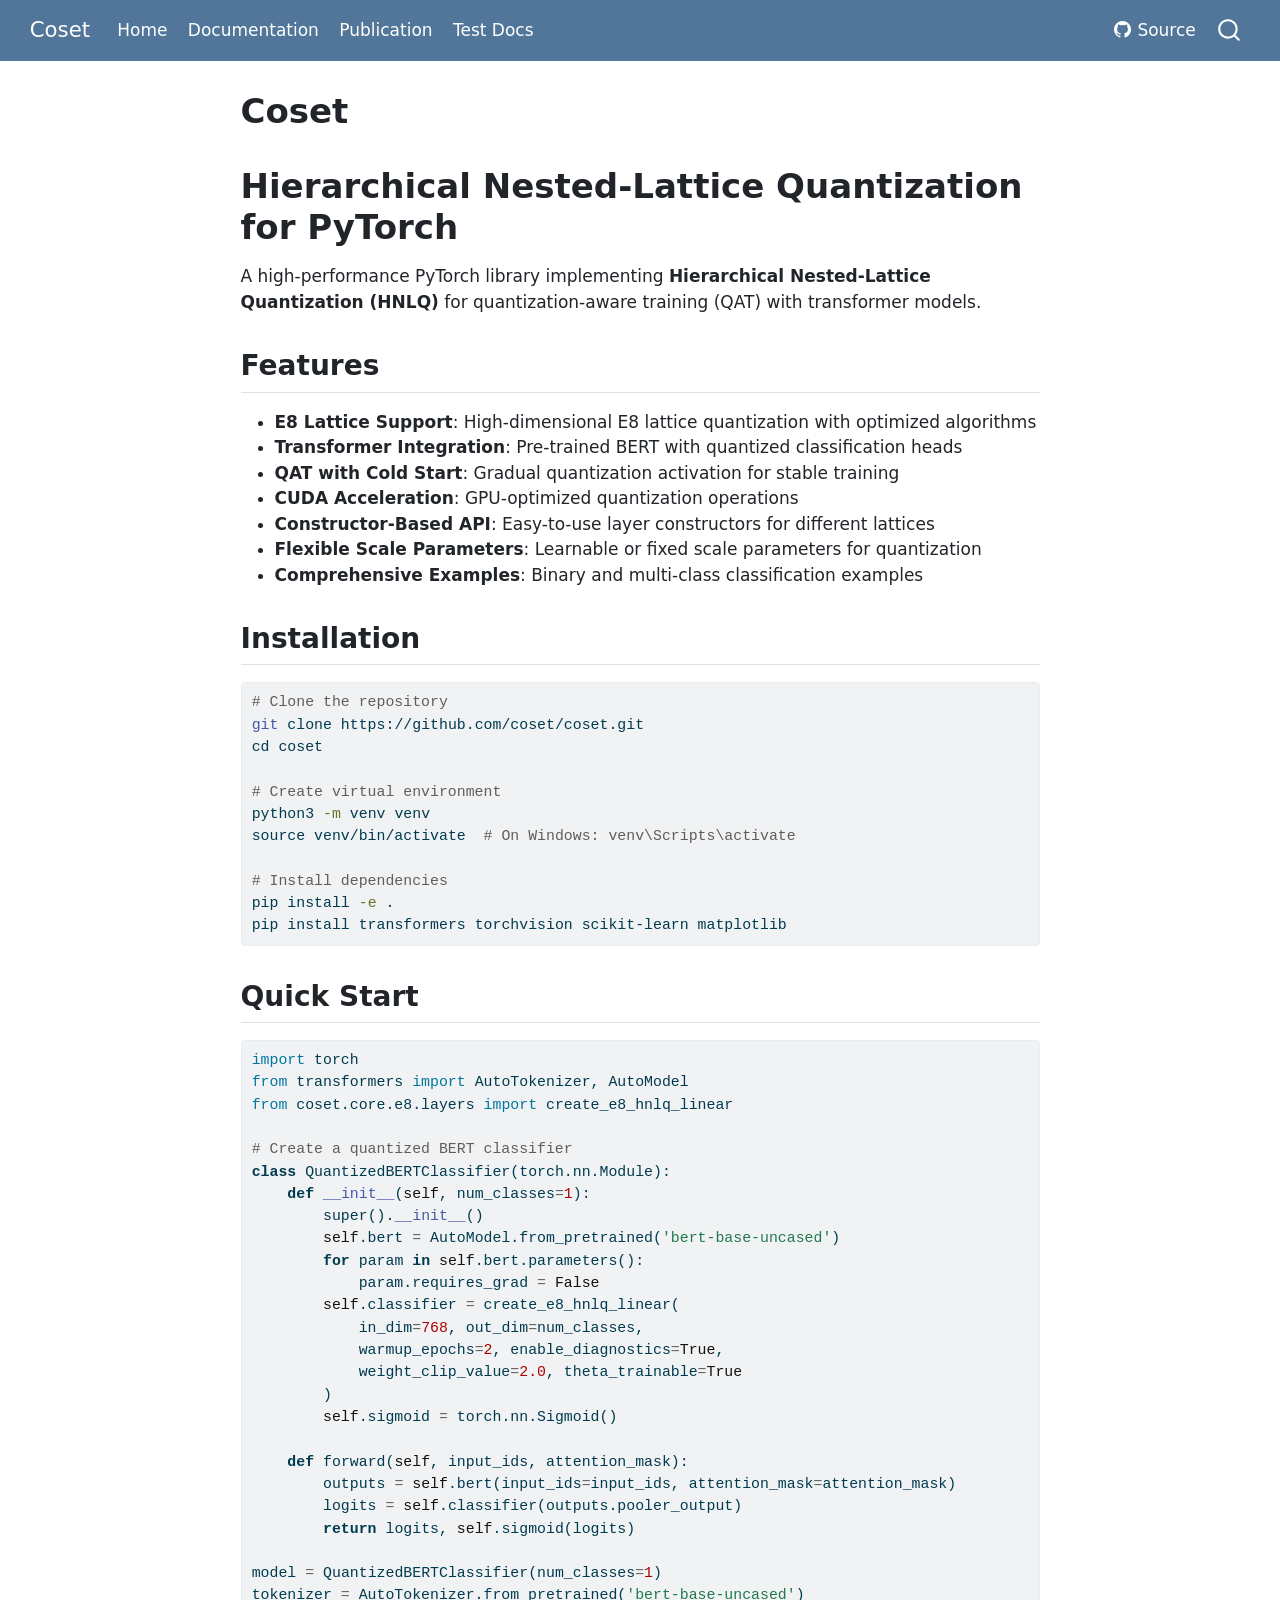
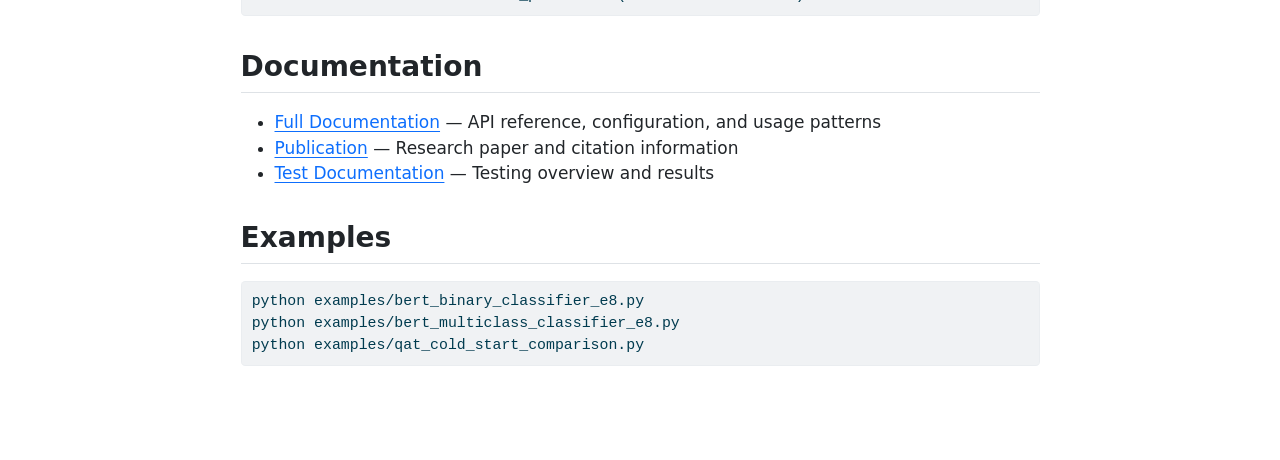
==== docs/index.html @ 51947d41 "Enhance HNLQLinearQAT with improved lattice handling and Delta0 computation - Refactor HNLQLinearQAT" ====
<!DOCTYPE html>
<html xmlns="http://www.w3.org/1999/xhtml" lang="en" xml:lang="en"><head>

<meta charset="utf-8">
<meta name="generator" content="quarto-1.5.55">

<meta name="viewport" content="width=device-width, initial-scale=1.0, user-scalable=yes">


<title>Coset</title>
<style>
code{white-space: pre-wrap;}
span.smallcaps{font-variant: small-caps;}
div.columns{display: flex; gap: min(4vw, 1.5em);}
div.column{flex: auto; overflow-x: auto;}
div.hanging-indent{margin-left: 1.5em; text-indent: -1.5em;}
ul.task-list{list-style: none;}
ul.task-list li input[type="checkbox"] {
  width: 0.8em;
  margin: 0 0.8em 0.2em -1em; /* quarto-specific, see https://github.com/quarto-dev/quarto-cli/issues/4556 */ 
  vertical-align: middle;
}
/* CSS for syntax highlighting */
pre > code.sourceCode { white-space: pre; position: relative; }
pre > code.sourceCode > span { line-height: 1.25; }
pre > code.sourceCode > span:empty { height: 1.2em; }
.sourceCode { overflow: visible; }
code.sourceCode > span { color: inherit; text-decoration: inherit; }
div.sourceCode { margin: 1em 0; }
pre.sourceCode { margin: 0; }
@media screen {
div.sourceCode { overflow: auto; }
}
@media print {
pre > code.sourceCode { white-space: pre-wrap; }
pre > code.sourceCode > span { display: inline-block; text-indent: -5em; padding-left: 5em; }
}
pre.numberSource code
  { counter-reset: source-line 0; }
pre.numberSource code > span
  { position: relative; left: -4em; counter-increment: source-line; }
pre.numberSource code > span > a:first-child::before
  { content: counter(source-line);
    position: relative; left: -1em; text-align: right; vertical-align: baseline;
    border: none; display: inline-block;
    -webkit-touch-callout: none; -webkit-user-select: none;
    -khtml-user-select: none; -moz-user-select: none;
    -ms-user-select: none; user-select: none;
    padding: 0 4px; width: 4em;
  }
pre.numberSource { margin-left: 3em;  padding-left: 4px; }
div.sourceCode
  {   }
@media screen {
pre > code.sourceCode > span > a:first-child::before { text-decoration: underline; }
}
</style>


<script src="site_libs/quarto-nav/quarto-nav.js"></script>
<script src="site_libs/quarto-nav/headroom.min.js"></script>
<script src="site_libs/clipboard/clipboard.min.js"></script>
<script src="site_libs/quarto-search/autocomplete.umd.js"></script>
<script src="site_libs/quarto-search/fuse.min.js"></script>
<script src="site_libs/quarto-search/quarto-search.js"></script>
<meta name="quarto:offset" content="./">
<script src="site_libs/quarto-html/quarto.js"></script>
<script src="site_libs/quarto-html/popper.min.js"></script>
<script src="site_libs/quarto-html/tippy.umd.min.js"></script>
<script src="site_libs/quarto-html/anchor.min.js"></script>
<link href="site_libs/quarto-html/tippy.css" rel="stylesheet">
<link href="site_libs/quarto-html/quarto-syntax-highlighting.css" rel="stylesheet" id="quarto-text-highlighting-styles">
<script src="site_libs/bootstrap/bootstrap.min.js"></script>
<link href="site_libs/bootstrap/bootstrap-icons.css" rel="stylesheet">
<link href="site_libs/bootstrap/bootstrap.min.css" rel="stylesheet" id="quarto-bootstrap" data-mode="light">
<script id="quarto-search-options" type="application/json">{
  "location": "navbar",
  "copy-button": false,
  "collapse-after": 3,
  "panel-placement": "end",
  "type": "overlay",
  "limit": 50,
  "keyboard-shortcut": [
    "f",
    "/",
    "s"
  ],
  "show-item-context": false,
  "language": {
    "search-no-results-text": "No results",
    "search-matching-documents-text": "matching documents",
    "search-copy-link-title": "Copy link to search",
    "search-hide-matches-text": "Hide additional matches",
    "search-more-match-text": "more match in this document",
    "search-more-matches-text": "more matches in this document",
    "search-clear-button-title": "Clear",
    "search-text-placeholder": "",
    "search-detached-cancel-button-title": "Cancel",
    "search-submit-button-title": "Submit",
    "search-label": "Search"
  }
}</script>


</head>

<body class="nav-fixed fullcontent">

<div id="quarto-search-results"></div>
  <header id="quarto-header" class="headroom fixed-top">
    <nav class="navbar navbar-expand-lg " data-bs-theme="dark">
      <div class="navbar-container container-fluid">
      <div class="navbar-brand-container mx-auto">
    <a class="navbar-brand" href="./index.html">
    <span class="navbar-title">Coset</span>
    </a>
  </div>
            <div id="quarto-search" class="" title="Search"></div>
          <button class="navbar-toggler" type="button" data-bs-toggle="collapse" data-bs-target="#navbarCollapse" aria-controls="navbarCollapse" role="menu" aria-expanded="false" aria-label="Toggle navigation" onclick="if (window.quartoToggleHeadroom) { window.quartoToggleHeadroom(); }">
  <span class="navbar-toggler-icon"></span>
</button>
          <div class="collapse navbar-collapse" id="navbarCollapse">
            <ul class="navbar-nav navbar-nav-scroll me-auto">
  <li class="nav-item">
    <a class="nav-link active" href="./index.html" aria-current="page"> 
<span class="menu-text">Home</span></a>
  </li>  
  <li class="nav-item">
    <a class="nav-link" href="./project.html"> 
<span class="menu-text">Documentation</span></a>
  </li>  
  <li class="nav-item">
    <a class="nav-link" href="./paper.html"> 
<span class="menu-text">Publication</span></a>
  </li>  
  <li class="nav-item">
    <a class="nav-link" href="./test-summaries/README.html"> 
<span class="menu-text">Test Docs</span></a>
  </li>  
</ul>
            <ul class="navbar-nav navbar-nav-scroll ms-auto">
  <li class="nav-item">
    <a class="nav-link" href="https://github.com/coset/coset"> <i class="bi bi-github" role="img">
</i> 
<span class="menu-text">Source</span></a>
  </li>  
</ul>
          </div> <!-- /navcollapse -->
            <div class="quarto-navbar-tools">
</div>
      </div> <!-- /container-fluid -->
    </nav>
</header>
<!-- content -->
<div id="quarto-content" class="quarto-container page-columns page-rows-contents page-layout-article page-navbar">
<!-- sidebar -->
<!-- margin-sidebar -->
    
<!-- main -->
<main class="content" id="quarto-document-content">

<header id="title-block-header" class="quarto-title-block default">
<div class="quarto-title">
<h1 class="title">Coset</h1>
</div>



<div class="quarto-title-meta">

    
  
    
  </div>
  


</header>


<section id="hierarchical-nested-lattice-quantization-for-pytorch" class="level1">
<h1>Hierarchical Nested-Lattice Quantization for PyTorch</h1>
<p>A high-performance PyTorch library implementing <strong>Hierarchical Nested-Lattice Quantization (HNLQ)</strong> for quantization-aware training (QAT) with transformer models.</p>
<section id="features" class="level2">
<h2 class="anchored" data-anchor-id="features">Features</h2>
<ul>
<li><strong>E8 Lattice Support</strong>: High-dimensional E8 lattice quantization with optimized algorithms</li>
<li><strong>Transformer Integration</strong>: Pre-trained BERT with quantized classification heads</li>
<li><strong>QAT with Cold Start</strong>: Gradual quantization activation for stable training</li>
<li><strong>CUDA Acceleration</strong>: GPU-optimized quantization operations</li>
<li><strong>Constructor-Based API</strong>: Easy-to-use layer constructors for different lattices</li>
<li><strong>Flexible Scale Parameters</strong>: Learnable or fixed scale parameters for quantization</li>
<li><strong>Comprehensive Examples</strong>: Binary and multi-class classification examples</li>
</ul>
</section>
<section id="installation" class="level2">
<h2 class="anchored" data-anchor-id="installation">Installation</h2>
<div class="sourceCode" id="cb1"><pre class="sourceCode bash code-with-copy"><code class="sourceCode bash"><span id="cb1-1"><a href="#cb1-1" aria-hidden="true" tabindex="-1"></a><span class="co"># Clone the repository</span></span>
<span id="cb1-2"><a href="#cb1-2" aria-hidden="true" tabindex="-1"></a><span class="fu">git</span> clone https://github.com/coset/coset.git</span>
<span id="cb1-3"><a href="#cb1-3" aria-hidden="true" tabindex="-1"></a><span class="bu">cd</span> coset</span>
<span id="cb1-4"><a href="#cb1-4" aria-hidden="true" tabindex="-1"></a></span>
<span id="cb1-5"><a href="#cb1-5" aria-hidden="true" tabindex="-1"></a><span class="co"># Create virtual environment</span></span>
<span id="cb1-6"><a href="#cb1-6" aria-hidden="true" tabindex="-1"></a><span class="ex">python3</span> <span class="at">-m</span> venv venv</span>
<span id="cb1-7"><a href="#cb1-7" aria-hidden="true" tabindex="-1"></a><span class="bu">source</span> venv/bin/activate  <span class="co"># On Windows: venv\Scripts\activate</span></span>
<span id="cb1-8"><a href="#cb1-8" aria-hidden="true" tabindex="-1"></a></span>
<span id="cb1-9"><a href="#cb1-9" aria-hidden="true" tabindex="-1"></a><span class="co"># Install dependencies</span></span>
<span id="cb1-10"><a href="#cb1-10" aria-hidden="true" tabindex="-1"></a><span class="ex">pip</span> install <span class="at">-e</span> .</span>
<span id="cb1-11"><a href="#cb1-11" aria-hidden="true" tabindex="-1"></a><span class="ex">pip</span> install transformers torchvision scikit-learn matplotlib</span></code><button title="Copy to Clipboard" class="code-copy-button"><i class="bi"></i></button></pre></div>
</section>
<section id="quick-start" class="level2">
<h2 class="anchored" data-anchor-id="quick-start">Quick Start</h2>
<div class="sourceCode" id="cb2"><pre class="sourceCode python code-with-copy"><code class="sourceCode python"><span id="cb2-1"><a href="#cb2-1" aria-hidden="true" tabindex="-1"></a><span class="im">import</span> torch</span>
<span id="cb2-2"><a href="#cb2-2" aria-hidden="true" tabindex="-1"></a><span class="im">from</span> transformers <span class="im">import</span> AutoTokenizer, AutoModel</span>
<span id="cb2-3"><a href="#cb2-3" aria-hidden="true" tabindex="-1"></a><span class="im">from</span> coset.core.e8.layers <span class="im">import</span> create_e8_hnlq_linear</span>
<span id="cb2-4"><a href="#cb2-4" aria-hidden="true" tabindex="-1"></a></span>
<span id="cb2-5"><a href="#cb2-5" aria-hidden="true" tabindex="-1"></a><span class="co"># Create a quantized BERT classifier</span></span>
<span id="cb2-6"><a href="#cb2-6" aria-hidden="true" tabindex="-1"></a><span class="kw">class</span> QuantizedBERTClassifier(torch.nn.Module):</span>
<span id="cb2-7"><a href="#cb2-7" aria-hidden="true" tabindex="-1"></a>    <span class="kw">def</span> <span class="fu">__init__</span>(<span class="va">self</span>, num_classes<span class="op">=</span><span class="dv">1</span>):</span>
<span id="cb2-8"><a href="#cb2-8" aria-hidden="true" tabindex="-1"></a>        <span class="bu">super</span>().<span class="fu">__init__</span>()</span>
<span id="cb2-9"><a href="#cb2-9" aria-hidden="true" tabindex="-1"></a>        <span class="va">self</span>.bert <span class="op">=</span> AutoModel.from_pretrained(<span class="st">'bert-base-uncased'</span>)</span>
<span id="cb2-10"><a href="#cb2-10" aria-hidden="true" tabindex="-1"></a>        <span class="cf">for</span> param <span class="kw">in</span> <span class="va">self</span>.bert.parameters():</span>
<span id="cb2-11"><a href="#cb2-11" aria-hidden="true" tabindex="-1"></a>            param.requires_grad <span class="op">=</span> <span class="va">False</span></span>
<span id="cb2-12"><a href="#cb2-12" aria-hidden="true" tabindex="-1"></a>        <span class="va">self</span>.classifier <span class="op">=</span> create_e8_hnlq_linear(</span>
<span id="cb2-13"><a href="#cb2-13" aria-hidden="true" tabindex="-1"></a>            in_dim<span class="op">=</span><span class="dv">768</span>, out_dim<span class="op">=</span>num_classes,</span>
<span id="cb2-14"><a href="#cb2-14" aria-hidden="true" tabindex="-1"></a>            warmup_epochs<span class="op">=</span><span class="dv">2</span>, enable_diagnostics<span class="op">=</span><span class="va">True</span>,</span>
<span id="cb2-15"><a href="#cb2-15" aria-hidden="true" tabindex="-1"></a>            weight_clip_value<span class="op">=</span><span class="fl">2.0</span>, theta_trainable<span class="op">=</span><span class="va">True</span></span>
<span id="cb2-16"><a href="#cb2-16" aria-hidden="true" tabindex="-1"></a>        )</span>
<span id="cb2-17"><a href="#cb2-17" aria-hidden="true" tabindex="-1"></a>        <span class="va">self</span>.sigmoid <span class="op">=</span> torch.nn.Sigmoid()</span>
<span id="cb2-18"><a href="#cb2-18" aria-hidden="true" tabindex="-1"></a>    </span>
<span id="cb2-19"><a href="#cb2-19" aria-hidden="true" tabindex="-1"></a>    <span class="kw">def</span> forward(<span class="va">self</span>, input_ids, attention_mask):</span>
<span id="cb2-20"><a href="#cb2-20" aria-hidden="true" tabindex="-1"></a>        outputs <span class="op">=</span> <span class="va">self</span>.bert(input_ids<span class="op">=</span>input_ids, attention_mask<span class="op">=</span>attention_mask)</span>
<span id="cb2-21"><a href="#cb2-21" aria-hidden="true" tabindex="-1"></a>        logits <span class="op">=</span> <span class="va">self</span>.classifier(outputs.pooler_output)</span>
<span id="cb2-22"><a href="#cb2-22" aria-hidden="true" tabindex="-1"></a>        <span class="cf">return</span> logits, <span class="va">self</span>.sigmoid(logits)</span>
<span id="cb2-23"><a href="#cb2-23" aria-hidden="true" tabindex="-1"></a></span>
<span id="cb2-24"><a href="#cb2-24" aria-hidden="true" tabindex="-1"></a>model <span class="op">=</span> QuantizedBERTClassifier(num_classes<span class="op">=</span><span class="dv">1</span>)</span>
<span id="cb2-25"><a href="#cb2-25" aria-hidden="true" tabindex="-1"></a>tokenizer <span class="op">=</span> AutoTokenizer.from_pretrained(<span class="st">'bert-base-uncased'</span>)</span></code><button title="Copy to Clipboard" class="code-copy-button"><i class="bi"></i></button></pre></div>
</section>
<section id="documentation" class="level2">
<h2 class="anchored" data-anchor-id="documentation">Documentation</h2>
<ul>
<li><a href="./project.html">Full Documentation</a> — API reference, configuration, and usage patterns</li>
<li><a href="./paper.html">Publication</a> — Research paper and citation information</li>
<li><a href="test-summaries/README.html">Test Documentation</a> — Testing overview and results</li>
</ul>
</section>
<section id="examples" class="level2">
<h2 class="anchored" data-anchor-id="examples">Examples</h2>
<div class="sourceCode" id="cb3"><pre class="sourceCode bash code-with-copy"><code class="sourceCode bash"><span id="cb3-1"><a href="#cb3-1" aria-hidden="true" tabindex="-1"></a><span class="ex">python</span> examples/bert_binary_classifier_e8.py</span>
<span id="cb3-2"><a href="#cb3-2" aria-hidden="true" tabindex="-1"></a><span class="ex">python</span> examples/bert_multiclass_classifier_e8.py</span>
<span id="cb3-3"><a href="#cb3-3" aria-hidden="true" tabindex="-1"></a><span class="ex">python</span> examples/qat_cold_start_comparison.py</span></code><button title="Copy to Clipboard" class="code-copy-button"><i class="bi"></i></button></pre></div>


</section>
</section>

</main> <!-- /main -->
<script id="quarto-html-after-body" type="application/javascript">
window.document.addEventListener("DOMContentLoaded", function (event) {
  const toggleBodyColorMode = (bsSheetEl) => {
    const mode = bsSheetEl.getAttribute("data-mode");
    const bodyEl = window.document.querySelector("body");
    if (mode === "dark") {
      bodyEl.classList.add("quarto-dark");
      bodyEl.classList.remove("quarto-light");
    } else {
      bodyEl.classList.add("quarto-light");
      bodyEl.classList.remove("quarto-dark");
    }
  }
  const toggleBodyColorPrimary = () => {
    const bsSheetEl = window.document.querySelector("link#quarto-bootstrap");
    if (bsSheetEl) {
      toggleBodyColorMode(bsSheetEl);
    }
  }
  toggleBodyColorPrimary();  
  const icon = "";
  const anchorJS = new window.AnchorJS();
  anchorJS.options = {
    placement: 'right',
    icon: icon
  };
  anchorJS.add('.anchored');
  const isCodeAnnotation = (el) => {
    for (const clz of el.classList) {
      if (clz.startsWith('code-annotation-')) {                     
        return true;
      }
    }
    return false;
  }
  const onCopySuccess = function(e) {
    // button target
    const button = e.trigger;
    // don't keep focus
    button.blur();
    // flash "checked"
    button.classList.add('code-copy-button-checked');
    var currentTitle = button.getAttribute("title");
    button.setAttribute("title", "Copied!");
    let tooltip;
    if (window.bootstrap) {
      button.setAttribute("data-bs-toggle", "tooltip");
      button.setAttribute("data-bs-placement", "left");
      button.setAttribute("data-bs-title", "Copied!");
      tooltip = new bootstrap.Tooltip(button, 
        { trigger: "manual", 
          customClass: "code-copy-button-tooltip",
          offset: [0, -8]});
      tooltip.show();    
    }
    setTimeout(function() {
      if (tooltip) {
        tooltip.hide();
        button.removeAttribute("data-bs-title");
        button.removeAttribute("data-bs-toggle");
        button.removeAttribute("data-bs-placement");
      }
      button.setAttribute("title", currentTitle);
      button.classList.remove('code-copy-button-checked');
    }, 1000);
    // clear code selection
    e.clearSelection();
  }
  const getTextToCopy = function(trigger) {
      const codeEl = trigger.previousElementSibling.cloneNode(true);
      for (const childEl of codeEl.children) {
        if (isCodeAnnotation(childEl)) {
          childEl.remove();
        }
      }
      return codeEl.innerText;
  }
  const clipboard = new window.ClipboardJS('.code-copy-button:not([data-in-quarto-modal])', {
    text: getTextToCopy
  });
  clipboard.on('success', onCopySuccess);
  if (window.document.getElementById('quarto-embedded-source-code-modal')) {
    // For code content inside modals, clipBoardJS needs to be initialized with a container option
    // TODO: Check when it could be a function (https://github.com/zenorocha/clipboard.js/issues/860)
    const clipboardModal = new window.ClipboardJS('.code-copy-button[data-in-quarto-modal]', {
      text: getTextToCopy,
      container: window.document.getElementById('quarto-embedded-source-code-modal')
    });
    clipboardModal.on('success', onCopySuccess);
  }
    var localhostRegex = new RegExp(/^(?:http|https):\/\/localhost\:?[0-9]*\//);
    var mailtoRegex = new RegExp(/^mailto:/);
      var filterRegex = new RegExp("https:\/\/mlsquare\.github\.io\/coset\/");
    var isInternal = (href) => {
        return filterRegex.test(href) || localhostRegex.test(href) || mailtoRegex.test(href);
    }
    // Inspect non-navigation links and adorn them if external
 	var links = window.document.querySelectorAll('a[href]:not(.nav-link):not(.navbar-brand):not(.toc-action):not(.sidebar-link):not(.sidebar-item-toggle):not(.pagination-link):not(.no-external):not([aria-hidden]):not(.dropdown-item):not(.quarto-navigation-tool):not(.about-link)');
    for (var i=0; i<links.length; i++) {
      const link = links[i];
      if (!isInternal(link.href)) {
        // undo the damage that might have been done by quarto-nav.js in the case of
        // links that we want to consider external
        if (link.dataset.originalHref !== undefined) {
          link.href = link.dataset.originalHref;
        }
      }
    }
  function tippyHover(el, contentFn, onTriggerFn, onUntriggerFn) {
    const config = {
      allowHTML: true,
      maxWidth: 500,
      delay: 100,
      arrow: false,
      appendTo: function(el) {
          return el.parentElement;
      },
      interactive: true,
      interactiveBorder: 10,
      theme: 'quarto',
      placement: 'bottom-start',
    };
    if (contentFn) {
      config.content = contentFn;
    }
    if (onTriggerFn) {
      config.onTrigger = onTriggerFn;
    }
    if (onUntriggerFn) {
      config.onUntrigger = onUntriggerFn;
    }
    window.tippy(el, config); 
  }
  const noterefs = window.document.querySelectorAll('a[role="doc-noteref"]');
  for (var i=0; i<noterefs.length; i++) {
    const ref = noterefs[i];
    tippyHover(ref, function() {
      // use id or data attribute instead here
      let href = ref.getAttribute('data-footnote-href') || ref.getAttribute('href');
      try { href = new URL(href).hash; } catch {}
      const id = href.replace(/^#\/?/, "");
      const note = window.document.getElementById(id);
      if (note) {
        return note.innerHTML;
      } else {
        return "";
      }
    });
  }
  const xrefs = window.document.querySelectorAll('a.quarto-xref');
  const processXRef = (id, note) => {
    // Strip column container classes
    const stripColumnClz = (el) => {
      el.classList.remove("page-full", "page-columns");
      if (el.children) {
        for (const child of el.children) {
          stripColumnClz(child);
        }
      }
    }
    stripColumnClz(note)
    if (id === null || id.startsWith('sec-')) {
      // Special case sections, only their first couple elements
      const container = document.createElement("div");
      if (note.children && note.children.length > 2) {
        container.appendChild(note.children[0].cloneNode(true));
        for (let i = 1; i < note.children.length; i++) {
          const child = note.children[i];
          if (child.tagName === "P" && child.innerText === "") {
            continue;
          } else {
            container.appendChild(child.cloneNode(true));
            break;
          }
        }
        if (window.Quarto?.typesetMath) {
          window.Quarto.typesetMath(container);
        }
        return container.innerHTML
      } else {
        if (window.Quarto?.typesetMath) {
          window.Quarto.typesetMath(note);
        }
        return note.innerHTML;
      }
    } else {
      // Remove any anchor links if they are present
      const anchorLink = note.querySelector('a.anchorjs-link');
      if (anchorLink) {
        anchorLink.remove();
      }
      if (window.Quarto?.typesetMath) {
        window.Quarto.typesetMath(note);
      }
      // TODO in 1.5, we should make sure this works without a callout special case
      if (note.classList.contains("callout")) {
        return note.outerHTML;
      } else {
        return note.innerHTML;
      }
    }
  }
  for (var i=0; i<xrefs.length; i++) {
    const xref = xrefs[i];
    tippyHover(xref, undefined, function(instance) {
      instance.disable();
      let url = xref.getAttribute('href');
      let hash = undefined; 
      if (url.startsWith('#')) {
        hash = url;
      } else {
        try { hash = new URL(url).hash; } catch {}
      }
      if (hash) {
        const id = hash.replace(/^#\/?/, "");
        const note = window.document.getElementById(id);
        if (note !== null) {
          try {
            const html = processXRef(id, note.cloneNode(true));
            instance.setContent(html);
          } finally {
            instance.enable();
            instance.show();
          }
        } else {
          // See if we can fetch this
          fetch(url.split('#')[0])
          .then(res => res.text())
          .then(html => {
            const parser = new DOMParser();
            const htmlDoc = parser.parseFromString(html, "text/html");
            const note = htmlDoc.getElementById(id);
            if (note !== null) {
              const html = processXRef(id, note);
              instance.setContent(html);
            } 
          }).finally(() => {
            instance.enable();
            instance.show();
          });
        }
      } else {
        // See if we can fetch a full url (with no hash to target)
        // This is a special case and we should probably do some content thinning / targeting
        fetch(url)
        .then(res => res.text())
        .then(html => {
          const parser = new DOMParser();
          const htmlDoc = parser.parseFromString(html, "text/html");
          const note = htmlDoc.querySelector('main.content');
          if (note !== null) {
            // This should only happen for chapter cross references
            // (since there is no id in the URL)
            // remove the first header
            if (note.children.length > 0 && note.children[0].tagName === "HEADER") {
              note.children[0].remove();
            }
            const html = processXRef(null, note);
            instance.setContent(html);
          } 
        }).finally(() => {
          instance.enable();
          instance.show();
        });
      }
    }, function(instance) {
    });
  }
      let selectedAnnoteEl;
      const selectorForAnnotation = ( cell, annotation) => {
        let cellAttr = 'data-code-cell="' + cell + '"';
        let lineAttr = 'data-code-annotation="' +  annotation + '"';
        const selector = 'span[' + cellAttr + '][' + lineAttr + ']';
        return selector;
      }
      const selectCodeLines = (annoteEl) => {
        const doc = window.document;
        const targetCell = annoteEl.getAttribute("data-target-cell");
        const targetAnnotation = annoteEl.getAttribute("data-target-annotation");
        const annoteSpan = window.document.querySelector(selectorForAnnotation(targetCell, targetAnnotation));
        const lines = annoteSpan.getAttribute("data-code-lines").split(",");
        const lineIds = lines.map((line) => {
          return targetCell + "-" + line;
        })
        let top = null;
        let height = null;
        let parent = null;
        if (lineIds.length > 0) {
            //compute the position of the single el (top and bottom and make a div)
            const el = window.document.getElementById(lineIds[0]);
            top = el.offsetTop;
            height = el.offsetHeight;
            parent = el.parentElement.parentElement;
          if (lineIds.length > 1) {
            const lastEl = window.document.getElementById(lineIds[lineIds.length - 1]);
            const bottom = lastEl.offsetTop + lastEl.offsetHeight;
            height = bottom - top;
          }
          if (top !== null && height !== null && parent !== null) {
            // cook up a div (if necessary) and position it 
            let div = window.document.getElementById("code-annotation-line-highlight");
            if (div === null) {
              div = window.document.createElement("div");
              div.setAttribute("id", "code-annotation-line-highlight");
              div.style.position = 'absolute';
              parent.appendChild(div);
            }
            div.style.top = top - 2 + "px";
            div.style.height = height + 4 + "px";
            div.style.left = 0;
            let gutterDiv = window.document.getElementById("code-annotation-line-highlight-gutter");
            if (gutterDiv === null) {
              gutterDiv = window.document.createElement("div");
              gutterDiv.setAttribute("id", "code-annotation-line-highlight-gutter");
              gutterDiv.style.position = 'absolute';
              const codeCell = window.document.getElementById(targetCell);
              const gutter = codeCell.querySelector('.code-annotation-gutter');
              gutter.appendChild(gutterDiv);
            }
            gutterDiv.style.top = top - 2 + "px";
            gutterDiv.style.height = height + 4 + "px";
          }
          selectedAnnoteEl = annoteEl;
        }
      };
      const unselectCodeLines = () => {
        const elementsIds = ["code-annotation-line-highlight", "code-annotation-line-highlight-gutter"];
        elementsIds.forEach((elId) => {
          const div = window.document.getElementById(elId);
          if (div) {
            div.remove();
          }
        });
        selectedAnnoteEl = undefined;
      };
        // Handle positioning of the toggle
    window.addEventListener(
      "resize",
      throttle(() => {
        elRect = undefined;
        if (selectedAnnoteEl) {
          selectCodeLines(selectedAnnoteEl);
        }
      }, 10)
    );
    function throttle(fn, ms) {
    let throttle = false;
    let timer;
      return (...args) => {
        if(!throttle) { // first call gets through
            fn.apply(this, args);
            throttle = true;
        } else { // all the others get throttled
            if(timer) clearTimeout(timer); // cancel #2
            timer = setTimeout(() => {
              fn.apply(this, args);
              timer = throttle = false;
            }, ms);
        }
      };
    }
      // Attach click handler to the DT
      const annoteDls = window.document.querySelectorAll('dt[data-target-cell]');
      for (const annoteDlNode of annoteDls) {
        annoteDlNode.addEventListener('click', (event) => {
          const clickedEl = event.target;
          if (clickedEl !== selectedAnnoteEl) {
            unselectCodeLines();
            const activeEl = window.document.querySelector('dt[data-target-cell].code-annotation-active');
            if (activeEl) {
              activeEl.classList.remove('code-annotation-active');
            }
            selectCodeLines(clickedEl);
            clickedEl.classList.add('code-annotation-active');
          } else {
            // Unselect the line
            unselectCodeLines();
            clickedEl.classList.remove('code-annotation-active');
          }
        });
      }
  const findCites = (el) => {
    const parentEl = el.parentElement;
    if (parentEl) {
      const cites = parentEl.dataset.cites;
      if (cites) {
        return {
          el,
          cites: cites.split(' ')
        };
      } else {
        return findCites(el.parentElement)
      }
    } else {
      return undefined;
    }
  };
  var bibliorefs = window.document.querySelectorAll('a[role="doc-biblioref"]');
  for (var i=0; i<bibliorefs.length; i++) {
    const ref = bibliorefs[i];
    const citeInfo = findCites(ref);
    if (citeInfo) {
      tippyHover(citeInfo.el, function() {
        var popup = window.document.createElement('div');
        citeInfo.cites.forEach(function(cite) {
          var citeDiv = window.document.createElement('div');
          citeDiv.classList.add('hanging-indent');
          citeDiv.classList.add('csl-entry');
          var biblioDiv = window.document.getElementById('ref-' + cite);
          if (biblioDiv) {
            citeDiv.innerHTML = biblioDiv.innerHTML;
          }
          popup.appendChild(citeDiv);
        });
        return popup.innerHTML;
      });
    }
  }
});
</script>
</div> <!-- /content -->




</body></html>
---- docs/site_libs/quarto-html/tippy.css ----
.tippy-box[data-animation=fade][data-state=hidden]{opacity:0}[data-tippy-root]{max-width:calc(100vw - 10px)}.tippy-box{position:relative;background-color:#333;color:#fff;border-radius:4px;font-size:14px;line-height:1.4;white-space:normal;outline:0;transition-property:transform,visibility,opacity}.tippy-box[data-placement^=top]>.tippy-arrow{bottom:0}.tippy-box[data-placement^=top]>.tippy-arrow:before{bottom:-7px;left:0;border-width:8px 8px 0;border-top-color:initial;transform-origin:center top}.tippy-box[data-placement^=bottom]>.tippy-arrow{top:0}.tippy-box[data-placement^=bottom]>.tippy-arrow:before{top:-7px;left:0;border-width:0 8px 8px;border-bottom-color:initial;transform-origin:center bottom}.tippy-box[data-placement^=left]>.tippy-arrow{right:0}.tippy-box[data-placement^=left]>.tippy-arrow:before{border-width:8px 0 8px 8px;border-left-color:initial;right:-7px;transform-origin:center left}.tippy-box[data-placement^=right]>.tippy-arrow{left:0}.tippy-box[data-placement^=right]>.tippy-arrow:before{left:-7px;border-width:8px 8px 8px 0;border-right-color:initial;transform-origin:center right}.tippy-box[data-inertia][data-state=visible]{transition-timing-function:cubic-bezier(.54,1.5,.38,1.11)}.tippy-arrow{width:16px;height:16px;color:#333}.tippy-arrow:before{content:"";position:absolute;border-color:transparent;border-style:solid}.tippy-content{position:relative;padding:5px 9px;z-index:1}
---- docs/site_libs/quarto-html/quarto-syntax-highlighting.css ----
/* quarto syntax highlight colors */
:root {
  --quarto-hl-ot-color: #003B4F;
  --quarto-hl-at-color: #657422;
  --quarto-hl-ss-color: #20794D;
  --quarto-hl-an-color: #5E5E5E;
  --quarto-hl-fu-color: #4758AB;
  --quarto-hl-st-color: #20794D;
  --quarto-hl-cf-color: #003B4F;
  --quarto-hl-op-color: #5E5E5E;
  --quarto-hl-er-color: #AD0000;
  --quarto-hl-bn-color: #AD0000;
  --quarto-hl-al-color: #AD0000;
  --quarto-hl-va-color: #111111;
  --quarto-hl-bu-color: inherit;
  --quarto-hl-ex-color: inherit;
  --quarto-hl-pp-color: #AD0000;
  --quarto-hl-in-color: #5E5E5E;
  --quarto-hl-vs-color: #20794D;
  --quarto-hl-wa-color: #5E5E5E;
  --quarto-hl-do-color: #5E5E5E;
  --quarto-hl-im-color: #00769E;
  --quarto-hl-ch-color: #20794D;
  --quarto-hl-dt-color: #AD0000;
  --quarto-hl-fl-color: #AD0000;
  --quarto-hl-co-color: #5E5E5E;
  --quarto-hl-cv-color: #5E5E5E;
  --quarto-hl-cn-color: #8f5902;
  --quarto-hl-sc-color: #5E5E5E;
  --quarto-hl-dv-color: #AD0000;
  --quarto-hl-kw-color: #003B4F;
}

/* other quarto variables */
:root {
  --quarto-font-monospace: SFMono-Regular, Menlo, Monaco, Consolas, "Liberation Mono", "Courier New", monospace;
}

pre > code.sourceCode > span {
  color: #003B4F;
}

code span {
  color: #003B4F;
}

code.sourceCode > span {
  color: #003B4F;
}

div.sourceCode,
div.sourceCode pre.sourceCode {
  color: #003B4F;
}

code span.ot {
  color: #003B4F;
  font-style: inherit;
}

code span.at {
  color: #657422;
  font-style: inherit;
}

code span.ss {
  color: #20794D;
  font-style: inherit;
}

code span.an {
  color: #5E5E5E;
  font-style: inherit;
}

code span.fu {
  color: #4758AB;
  font-style: inherit;
}

code span.st {
  color: #20794D;
  font-style: inherit;
}

code span.cf {
  color: #003B4F;
  font-weight: bold;
  font-style: inherit;
}

code span.op {
  color: #5E5E5E;
  font-style: inherit;
}

code span.er {
  color: #AD0000;
  font-style: inherit;
}

code span.bn {
  color: #AD0000;
  font-style: inherit;
}

code span.al {
  color: #AD0000;
  font-style: inherit;
}

code span.va {
  color: #111111;
  font-style: inherit;
}

code span.bu {
  font-style: inherit;
}

code span.ex {
  font-style: inherit;
}

code span.pp {
  color: #AD0000;
  font-style: inherit;
}

code span.in {
  color: #5E5E5E;
  font-style: inherit;
}

code span.vs {
  color: #20794D;
  font-style: inherit;
}

code span.wa {
  color: #5E5E5E;
  font-style: italic;
}

code span.do {
  color: #5E5E5E;
  font-style: italic;
}

code span.im {
  color: #00769E;
  font-style: inherit;
}

code span.ch {
  color: #20794D;
  font-style: inherit;
}

code span.dt {
  color: #AD0000;
  font-style: inherit;
}

code span.fl {
  color: #AD0000;
  font-style: inherit;
}

code span.co {
  color: #5E5E5E;
  font-style: inherit;
}

code span.cv {
  color: #5E5E5E;
  font-style: italic;
}

code span.cn {
  color: #8f5902;
  font-style: inherit;
}

code span.sc {
  color: #5E5E5E;
  font-style: inherit;
}

code span.dv {
  color: #AD0000;
  font-style: inherit;
}

code span.kw {
  color: #003B4F;
  font-weight: bold;
  font-style: inherit;
}

.prevent-inlining {
  content: "</";
}

/*# sourceMappingURL=debc5d5d77c3f9108843748ff7464032.css.map */
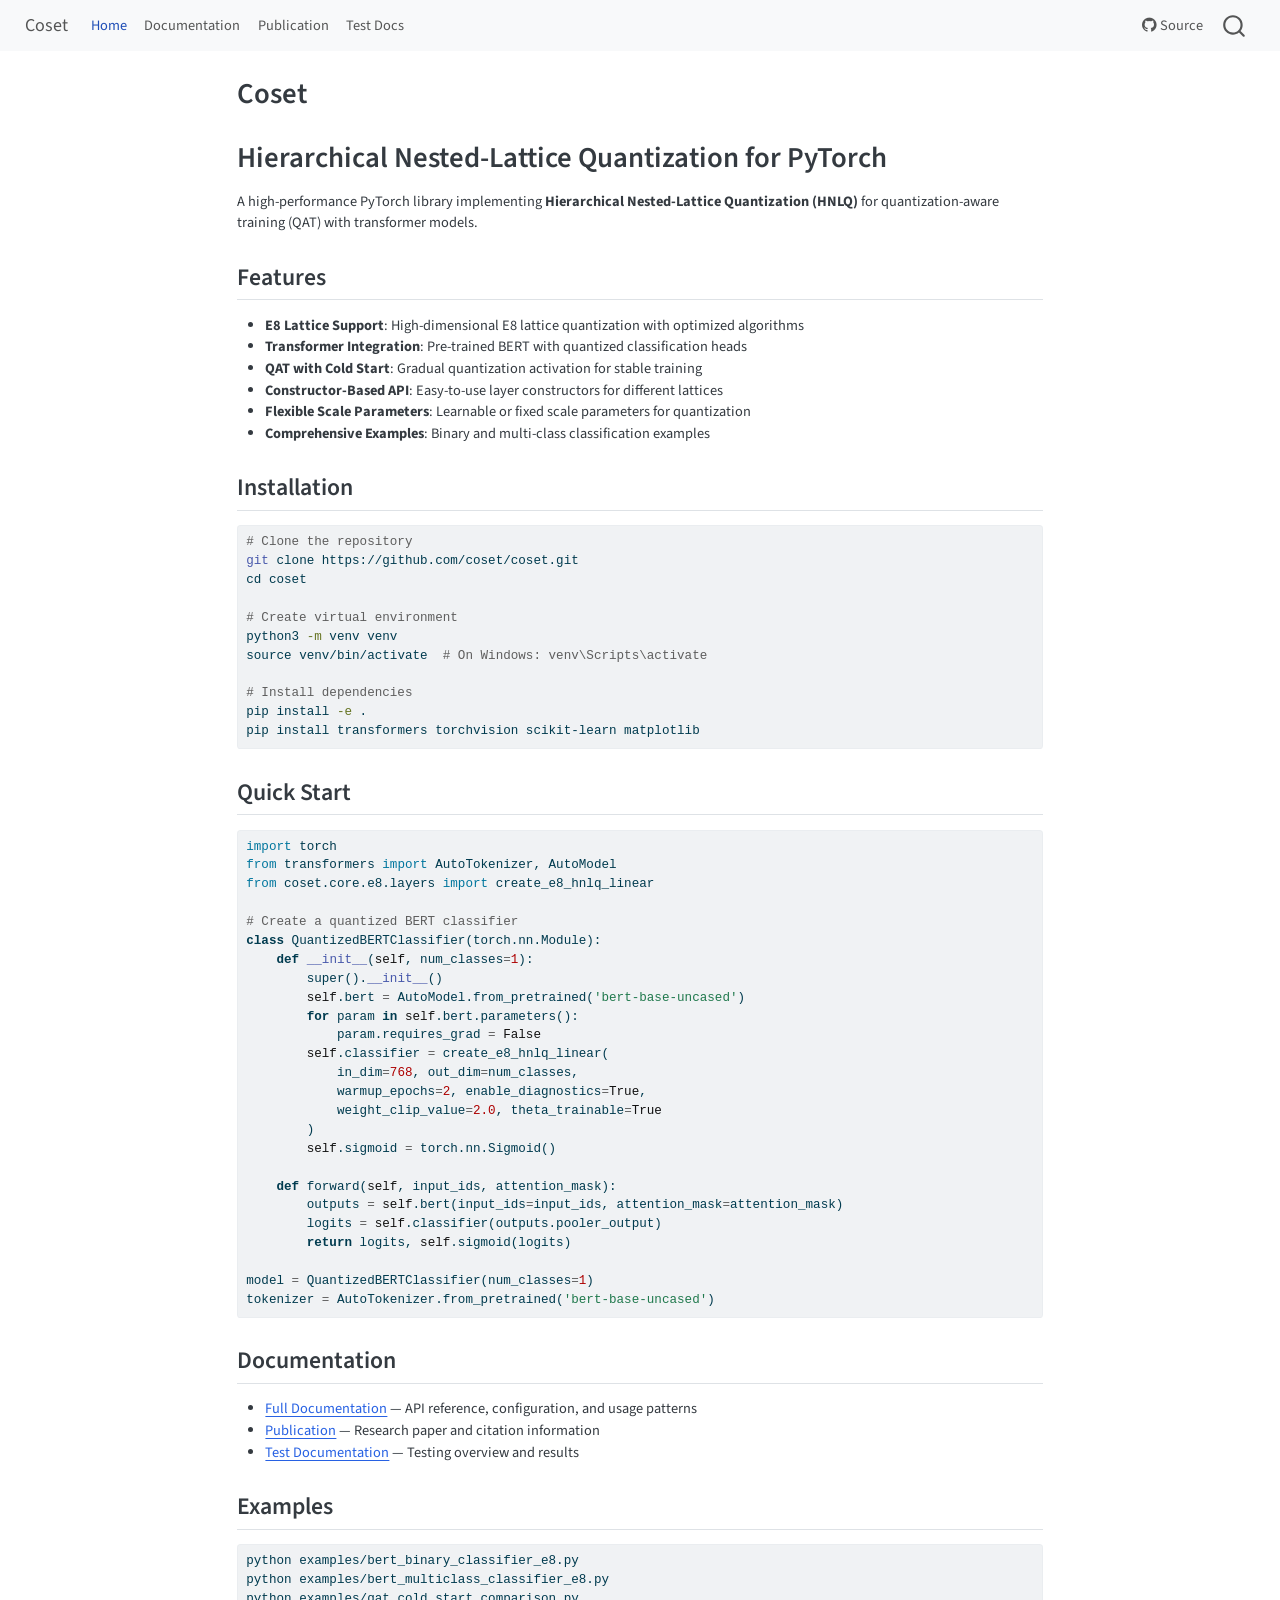
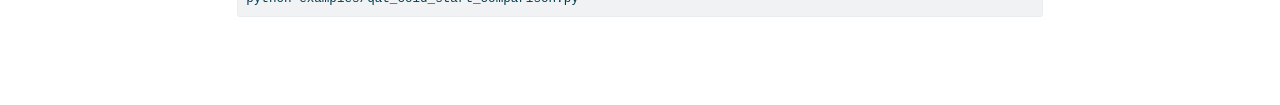
==== commit 9e2c5260: "Remove CUDA implementations and all references - Delete coset/core/e8/cuda.py and tests/legacy/test_" ====
--- a/docs/index.html
+++ b/docs/index.html
@@ -187,7 +187,6 @@
 <li><strong>E8 Lattice Support</strong>: High-dimensional E8 lattice quantization with optimized algorithms</li>
 <li><strong>Transformer Integration</strong>: Pre-trained BERT with quantized classification heads</li>
 <li><strong>QAT with Cold Start</strong>: Gradual quantization activation for stable training</li>
-<li><strong>CUDA Acceleration</strong>: GPU-optimized quantization operations</li>
 <li><strong>Constructor-Based API</strong>: Easy-to-use layer constructors for different lattices</li>
 <li><strong>Flexible Scale Parameters</strong>: Learnable or fixed scale parameters for quantization</li>
 <li><strong>Comprehensive Examples</strong>: Binary and multi-class classification examples</li>
@@ -346,7 +345,7 @@
   }
     var localhostRegex = new RegExp(/^(?:http|https):\/\/localhost\:?[0-9]*\//);
     var mailtoRegex = new RegExp(/^mailto:/);
-      var filterRegex = new RegExp("https:\/\/mlsquare\.github\.io\/coset\/");
+      var filterRegex = new RegExp('/' + window.location.host + '/');
     var isInternal = (href) => {
         return filterRegex.test(href) || localhostRegex.test(href) || mailtoRegex.test(href);
     }
